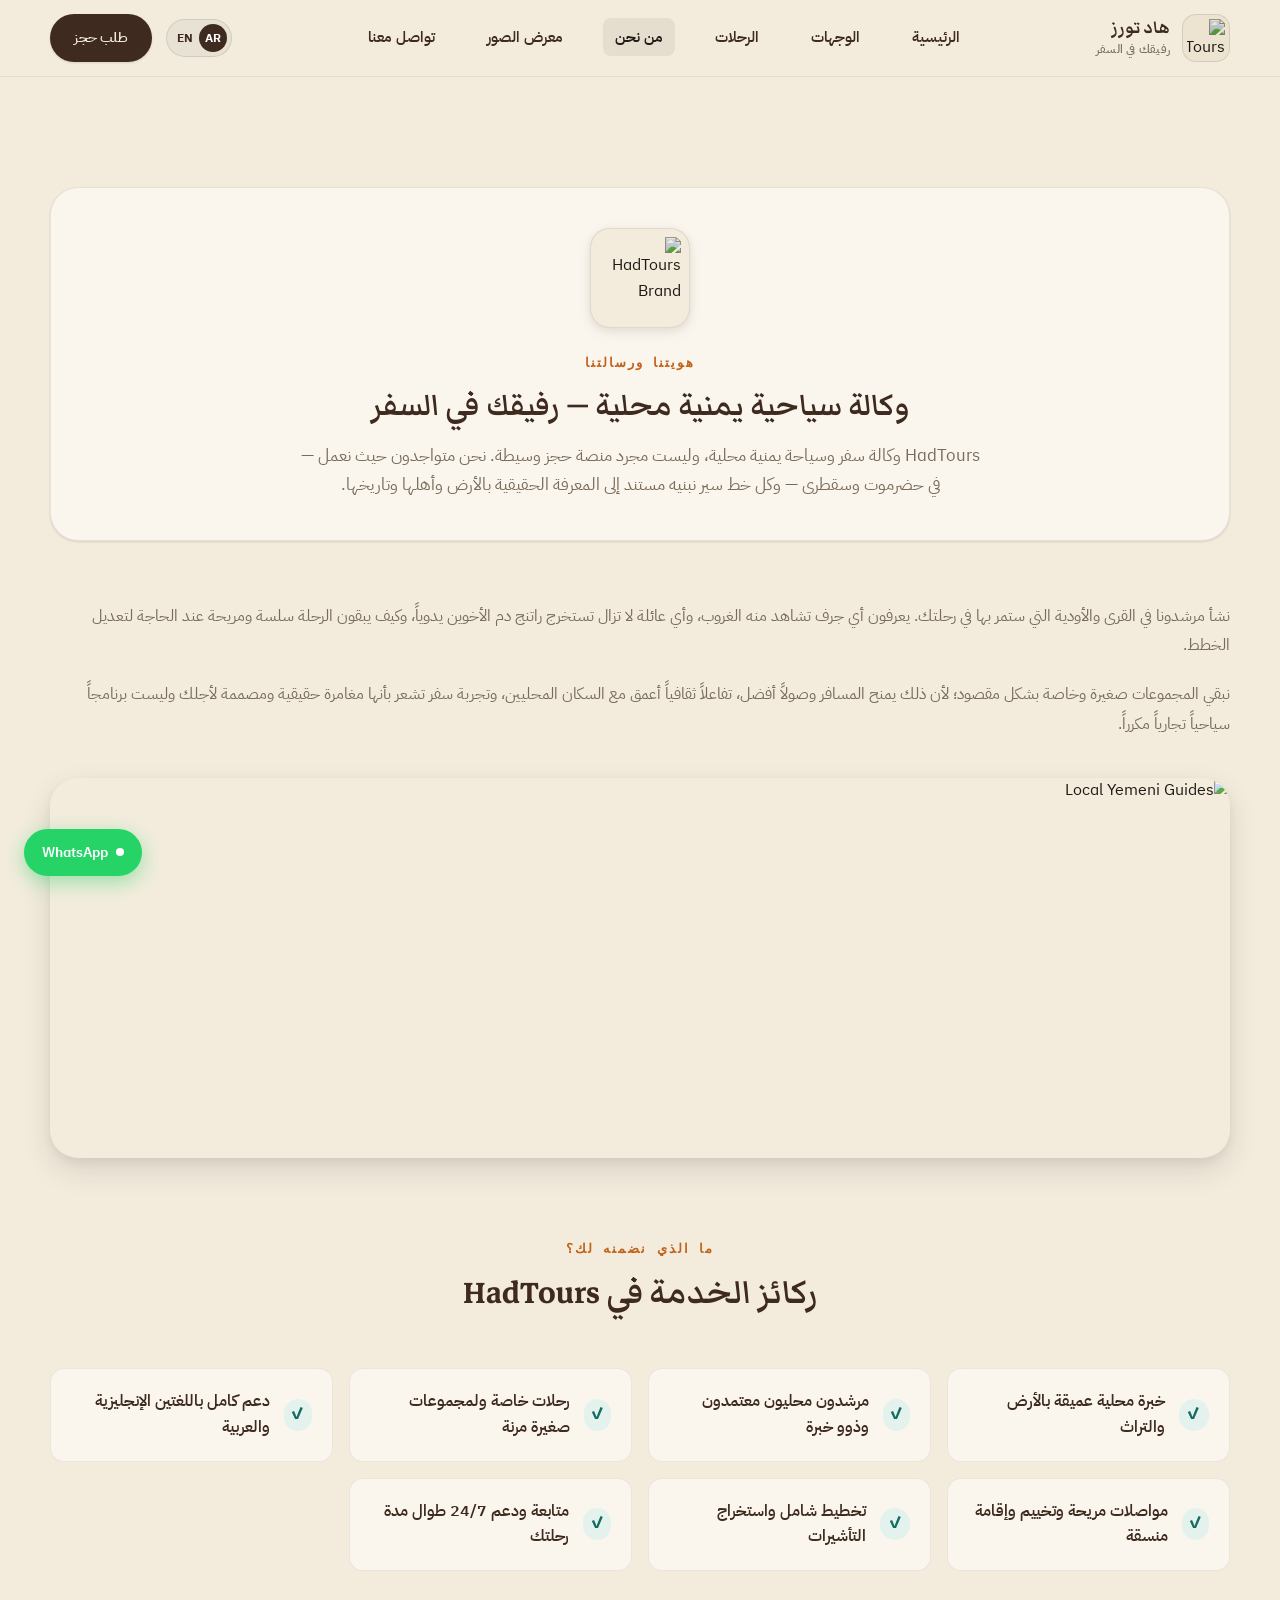
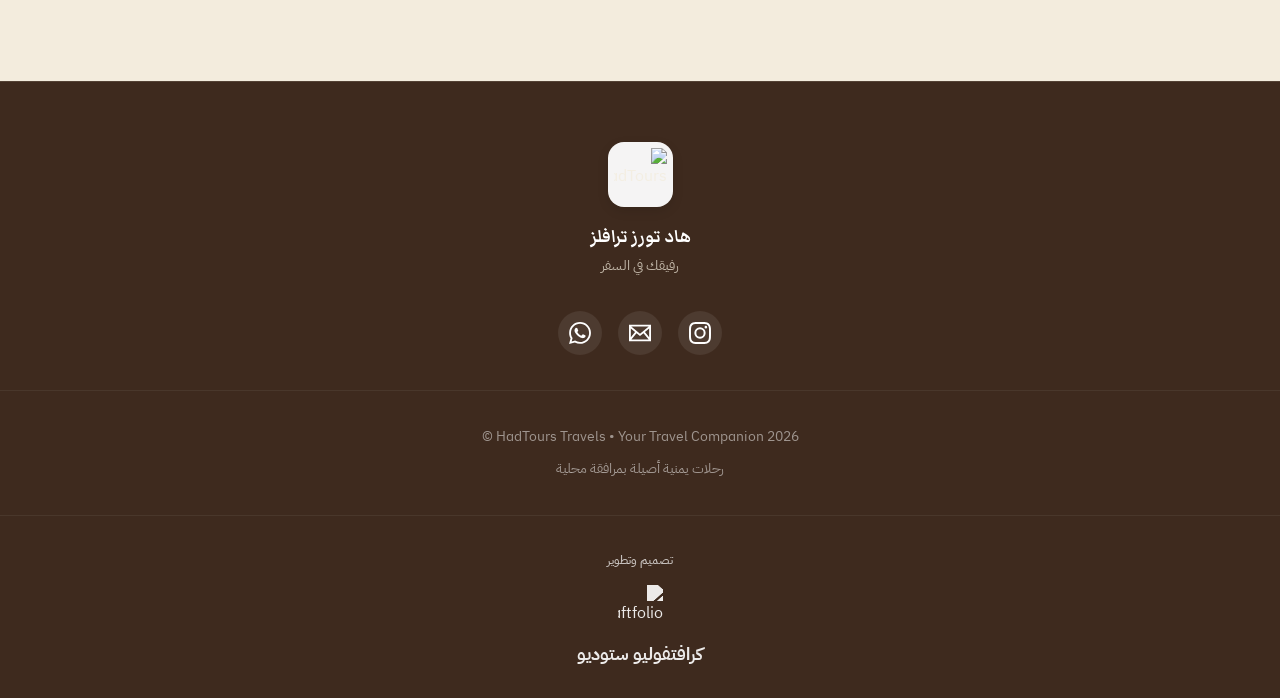
==== pages/about.html @ 8f07f367 "Add files via upload" ====
﻿<!DOCTYPE html>
<html lang="ar" dir="rtl">
<head>
  <meta charset="UTF-8" />
  <meta name="viewport" content="width=device-width, initial-scale=1.0" />
  <link rel="icon" type="image/png" href="../images/logo.png" />
  <title>About Us — HadTours Travels | من نحن: أصالة الإرشاد اليمني المحلي</title>
  <meta name="description" content="Learn about HadTours Travels, our local Yemeni guides, our roots in Hadramout and Socotra, and our authentic travel philosophy." />
  <link rel="stylesheet" href="../css/style.css" />
</head>
<body>

  <!-- Header -->
  <header class="site-header">
    <div class="container header-inner">
      <a href="../index.html" class="brand-link">
        <div class="brand-logo-frame"><img src="../images/logo.png" alt="HadTours" class="brand-logo-img" /></div>
        <div class="brand-text-col">
          <span class="brand-name" data-ar="هاد تورز" data-en="HadTours">هاد تورز</span>
          <span class="brand-tagline" data-ar="رفيقك في السفر" data-en="Your Travel Companion">رفيقك في السفر</span>
        </div>
      </a>

      <ul class="nav-links">
        <li><a href="../index.html" class="nav-item-link" data-ar="الرئيسية" data-en="Home">الرئيسية</a></li>
        <li><a href="destinations.html" class="nav-item-link" data-ar="الوجهات" data-en="Destinations">الوجهات</a></li>
        <li><a href="tours.html" class="nav-item-link" data-ar="الرحلات" data-en="Tours">الرحلات</a></li>
        <li><a href="about.html" class="nav-item-link active" data-ar="من نحن" data-en="About Us">من نحن</a></li>
        <li><a href="gallery.html" class="nav-item-link" data-ar="معرض الصور" data-en="Gallery">معرض الصور</a></li>
        <li><a href="contact.html" class="nav-item-link" data-ar="تواصل معنا" data-en="Contact">تواصل معنا</a></li>
      </ul>

      <div class="header-actions">
        <button type="button" class="lang-switch" aria-label="Toggle language">
          <span class="lang-opt active" data-lang="ar">AR</span>
          <span class="lang-opt" data-lang="en">EN</span>
        </button>
        <a href="booking.html" class="btn btn-primary" data-ar="طلب حجز" data-en="Book Trip">طلب حجز</a>
      
        <!-- Mobile Hamburger -->
        <button type="button" class="mobile-menu-btn" aria-label="Toggle Menu">
          <span></span>
          <span></span>
          <span></span>
        </button>
      </div>
    </div>

    <div class="mobile-drawer">
      <ul class="mobile-nav-list">
        <li><a href="../index.html" class="mobile-nav-link" data-ar="الرئيسية" data-en="Home">الرئيسية</a></li>
        <li><a href="destinations.html" class="mobile-nav-link" data-ar="الوجهات" data-en="Destinations">الوجهات</a></li>
        <li><a href="tours.html" class="mobile-nav-link" data-ar="الرحلات" data-en="Tours">الرحلات</a></li>
        <li><a href="about.html" class="mobile-nav-link active" data-ar="من نحن" data-en="About Us">من نحن</a></li>
        <li><a href="gallery.html" class="mobile-nav-link" data-ar="معرض الصور" data-en="Gallery">معرض الصور</a></li>
        <li><a href="contact.html" class="mobile-nav-link" data-ar="تواصل معنا" data-en="Contact">تواصل معنا</a></li>
      </ul>
    </div>
  </header>

  <!-- Main Content -->
  <section class="section-spacing">
    <div class="container">
      <!-- Brand Box -->
      <div style="background: var(--color-paper-light); border-radius: var(--radius-xl); border: 1px solid rgba(62,42,30,0.1); padding: 40px; box-shadow: var(--shadow-sm); display: flex; flex-direction: column; align-items: center; gap: 24px; margin-bottom: 60px;">
        <div style="width: 100px; height: 100px; border-radius: var(--radius-lg); background: var(--color-paper); padding: 8px; box-shadow: var(--shadow-md); border: 1px solid rgba(62,42,30,0.1);">
          <img src="../images/logo.png" alt="HadTours Brand" style="width: 100%; height: 100%; object-fit: contain; mix-blend-mode: multiply;" />
        </div>
        <div class="text-center" style="max-width: 680px;">
          <span class="section-eyebrow" data-ar="هويتنا ورسالتنا" data-en="Our Native Heritage">هويتنا ورسالتنا</span>
          <h1 style="font-size: 2.4rem; color: var(--color-clay); margin-bottom: 12px;" data-ar="وكالة سياحية يمنية محلية — رفيقك في السفر" data-en="HadTours Travels — Your Travel Companion">
            وكالة سياحية يمنية محلية — رفيقك في السفر
          </h1>
          <p style="font-size: 1.05rem; color: var(--color-stone); line-height: 1.7;" data-ar="HadTours وكالة سفر وسياحة يمنية محلية، وليست مجرد منصة حجز وسيطة. نحن متواجدون حيث نعمل — في حضرموت وسقطرى — وكل خط سير نبنيه مستند إلى المعرفة الحقيقية بالأرض وأهلها وتاريخها." data-en="HadTours is a local Yemeni travel agency, not an impersonal booking platform. We are based where we guide — across Hadramout and Socotra — building journeys founded on genuine native knowledge of the land, its people, and its living heritage.">
            HadTours وكالة سفر وسياحة يمنية محلية، وليست مجرد منصة حجز وسيطة. نحن متواجدون حيث نعمل — في حضرموت وسقطرى — وكل خط سير نبنيه مستند إلى المعرفة الحقيقية بالأرض وأهلها وتاريخها.
          </p>
        </div>
      </div>

      <!-- Story Grid -->
      <div style="display: grid; grid-template-columns: 1fr; gap: 40px; align-items: center;" class="grid-2-md">
        <div style="display: flex; flex-direction: column; gap: 20px; font-size: 1.02rem; color: var(--color-stone); line-height: 1.8;">
          <p data-ar="نشأ مرشدونا في القرى والأودية التي ستمر بها في رحلتك. يعرفون أي جرف تشاهد منه الغروب، وأي عائلة لا تزال تستخرج راتنج دم الأخوين يدوياً، وكيف يبقون الرحلة سلسة ومريحة عند الحاجة لتعديل الخطط." data-en="Our guides grew up in the mountain villages and coastal towns you'll journey through. They know every hidden viewpoint, which families still harvest dragon's blood resin by hand, and how to keep your journey effortless and safe.">
            نشأ مرشدونا في القرى والأودية التي ستمر بها في رحلتك. يعرفون أي جرف تشاهد منه الغروب، وأي عائلة لا تزال تستخرج راتنج دم الأخوين يدوياً، وكيف يبقون الرحلة سلسة ومريحة عند الحاجة لتعديل الخطط.
          </p>
          <p data-ar="نبقي المجموعات صغيرة وخاصة بشكل مقصود؛ لأن ذلك يمنح المسافر وصولاً أفضل، تفاعلاً ثقافياً أعمق مع السكان المحليين، وتجربة سفر تشعر بأنها مغامرة حقيقية ومصممة لأجلك وليست برنامجاً سياحياً تجارياً مكرراً." data-en="We intentionally keep group sizes small. This ensures personal attention, deeper cultural respect, and a travel experience that feels like a true expedition rather than commercial mass tourism.">
            نبقي المجموعات صغيرة وخاصة بشكل مقصود؛ لأن ذلك يمنح المسافر وصولاً أفضل، تفاعلاً ثقافياً أعمق مع السكان المحليين، وتجربة سفر تشعر بأنها مغامرة حقيقية ومصممة لأجلك وليست برنامجاً سياحياً تجارياً مكرراً.
          </p>
        </div>
        <div style="border-radius: var(--radius-xl); overflow: hidden; height: 380px; box-shadow: var(--shadow-lg);">
          <img src="../images/about-team.jpg" alt="Local Yemeni Guides" style="width: 100%; height: 100%; object-fit: cover;" />
        </div>
      </div>

      <!-- 7 Values -->
      <div style="margin-top: 80px;">
        <div class="section-header text-center">
          <span class="section-eyebrow" data-ar="ما الذي نضمنه لك؟" data-en="Our Commitments">ما الذي نضمنه لك؟</span>
          <h2 class="section-title" data-ar="ركائز الخدمة في HadTours" data-en="What You Get With HadTours">
            ركائز الخدمة في HadTours
          </h2>
        </div>

        <div style="display: grid; grid-template-columns: repeat(auto-fit, minmax(280px, 1fr)); gap: 16px;">
          <div style="background: var(--color-paper-light); border-radius: var(--radius-md); padding: 20px; border: 1px solid rgba(62,42,30,0.08); display: flex; align-items: center; gap: 14px;">
            <span style="background: var(--color-socotra-50); color: var(--color-socotra-600); font-weight: 700; width: 32px; height: 32px; border-radius: var(--radius-full); display: flex; align-items: center; justify-content: center;">✓</span>
            <span style="font-weight: 600; color: var(--color-clay);" data-ar="خبرة محلية عميقة بالأرض والتراث" data-en="Local Expertise & Authentic Knowledge">خبرة محلية عميقة بالأرض والتراث</span>
          </div>

          <div style="background: var(--color-paper-light); border-radius: var(--radius-md); padding: 20px; border: 1px solid rgba(62,42,30,0.08); display: flex; align-items: center; gap: 14px;">
            <span style="background: var(--color-socotra-50); color: var(--color-socotra-600); font-weight: 700; width: 32px; height: 32px; border-radius: var(--radius-full); display: flex; align-items: center; justify-content: center;">✓</span>
            <span style="font-weight: 600; color: var(--color-clay);" data-ar="مرشدون محليون معتمدون وذوو خبرة" data-en="Experienced Native Guides">مرشدون محليون معتمدون وذوو خبرة</span>
          </div>

          <div style="background: var(--color-paper-light); border-radius: var(--radius-md); padding: 20px; border: 1px solid rgba(62,42,30,0.08); display: flex; align-items: center; gap: 14px;">
            <span style="background: var(--color-socotra-50); color: var(--color-socotra-600); font-weight: 700; width: 32px; height: 32px; border-radius: var(--radius-full); display: flex; align-items: center; justify-content: center;">✓</span>
            <span style="font-weight: 600; color: var(--color-clay);" data-ar="رحلات خاصة ولمجموعات صغيرة مرنة" data-en="Private & Small Group Tours">رحلات خاصة ولمجموعات صغيرة مرنة</span>
          </div>

          <div style="background: var(--color-paper-light); border-radius: var(--radius-md); padding: 20px; border: 1px solid rgba(62,42,30,0.08); display: flex; align-items: center; gap: 14px;">
            <span style="background: var(--color-socotra-50); color: var(--color-socotra-600); font-weight: 700; width: 32px; height: 32px; border-radius: var(--radius-full); display: flex; align-items: center; justify-content: center;">✓</span>
            <span style="font-weight: 600; color: var(--color-clay);" data-ar="دعم كامل باللغتين الإنجليزية والعربية" data-en="Full English & Arabic Support">دعم كامل باللغتين الإنجليزية والعربية</span>
          </div>

          <div style="background: var(--color-paper-light); border-radius: var(--radius-md); padding: 20px; border: 1px solid rgba(62,42,30,0.08); display: flex; align-items: center; gap: 14px;">
            <span style="background: var(--color-socotra-50); color: var(--color-socotra-600); font-weight: 700; width: 32px; height: 32px; border-radius: var(--radius-full); display: flex; align-items: center; justify-content: center;">✓</span>
            <span style="font-weight: 600; color: var(--color-clay);" data-ar="مواصلات مريحة وتخييم وإقامة منسقة" data-en="Transportation & Accommodation Coordination">مواصلات مريحة وتخييم وإقامة منسقة</span>
          </div>

          <div style="background: var(--color-paper-light); border-radius: var(--radius-md); padding: 20px; border: 1px solid rgba(62,42,30,0.08); display: flex; align-items: center; gap: 14px;">
            <span style="background: var(--color-socotra-50); color: var(--color-socotra-600); font-weight: 700; width: 32px; height: 32px; border-radius: var(--radius-full); display: flex; align-items: center; justify-content: center;">✓</span>
            <span style="font-weight: 600; color: var(--color-clay);" data-ar="تخطيط شامل واستخراج التأشيرات" data-en="Travel Planning & Visa Handling">تخطيط شامل واستخراج التأشيرات</span>
          </div>

          <div style="background: var(--color-paper-light); border-radius: var(--radius-md); padding: 20px; border: 1px solid rgba(62,42,30,0.08); display: flex; align-items: center; gap: 14px;">
            <span style="background: var(--color-socotra-50); color: var(--color-socotra-600); font-weight: 700; width: 32px; height: 32px; border-radius: var(--radius-full); display: flex; align-items: center; justify-content: center;">✓</span>
            <span style="font-weight: 600; color: var(--color-clay);" data-ar="متابعة ودعم 24/7 طوال مدة رحلتك" data-en="24/7 Support During Trip">متابعة ودعم 24/7 طوال مدة رحلتك</span>
          </div>
        </div>
      </div>
    </div>
  </section>

  <!-- Footer -->
  <footer class="site-footer" style="text-align: center; padding: 60px 0 30px;">
  <div class="container" style="display: flex; flex-direction: column; align-items: center; gap: 30px;">
    
    <!-- Logo & Brand -->
    <a href="../index.html" style="display: flex; flex-direction: column; align-items: center; gap: 12px; text-decoration: none;">
      <div style="width: 65px; height: 65px; background: rgba(255,255,255,0.95); border-radius: 16px; padding: 6px; box-shadow: 0 4px 12px rgba(0,0,0,0.1);">
        <img src="../images/logo.png" alt="HadTours" style="width: 100%; height: 100%; object-fit: contain;" />
      </div>
      <div>
        <div style="font-family: var(--font-display-ar); font-size: 1.4rem; font-weight: 700; color: #FFFFFF;" data-ar="هاد تورز ترافلز" data-en="HadTours Travels">هاد تورز ترافلز</div>
        <div style="font-size: 0.85rem; color: rgba(243, 236, 221, 0.7);" data-ar="رفيقك في السفر" data-en="Your Travel Companion">رفيقك في السفر</div>
      </div>
    </a>
    
    <!-- Social Icons -->
    <div style="display: flex; gap: 16px; justify-content: center; margin-top: 5px;">
      <a href="https://www.instagram.com/toursyemen" target="_blank" rel="noopener" class="footer-social-icon" aria-label="Instagram">
        <svg width="22" height="22" fill="currentColor" viewBox="0 0 24 24"><path d="M12 2.163c3.204 0 3.584.012 4.85.07 3.252.148 4.771 1.691 4.919 4.919.058 1.265.069 1.645.069 4.849 0 3.205-.012 3.584-.069 4.849-.149 3.225-1.664 4.771-4.919 4.919-1.266.058-1.644.07-4.85.07-3.204 0-3.584-.012-4.849-.07-3.26-.149-4.771-1.699-4.919-4.92-.058-1.265-.07-1.644-.07-4.849 0-3.204.013-3.583.07-4.849.149-3.227 1.664-4.771 4.919-4.919 1.266-.057 1.645-.069 4.849-.069zM12 0C8.741 0 8.333.014 7.053.072 2.695.272.273 2.69.073 7.052.014 8.333 0 8.741 0 12c0 3.259.014 3.668.072 4.948.2 4.358 2.618 6.78 6.98 6.98C8.333 23.986 8.741 24 12 24c3.259 0 3.668-.014 4.948-.072 4.354-.2 6.782-2.618 6.979-6.98.059-1.28.073-1.689.073-4.948 0-3.259-.014-3.667-.072-4.947-.196-4.354-2.617-6.78-6.979-6.98C15.668.014 15.259 0 12 0zm0 5.838a6.162 6.162 0 100 12.324 6.162 6.162 0 000-12.324zM12 16a4 4 0 110-8 4 4 0 010 8zm6.406-11.845a1.44 1.44 0 100 2.881 1.44 1.44 0 000-2.881z"/></svg>
      </a>
      <a href="mailto:hadtourstravels@gmail.com" class="footer-social-icon" aria-label="Email">
        <svg width="22" height="22" fill="currentColor" viewBox="0 0 24 24"><path d="M0 3v18h24v-18h-24zm6.623 7.928l-4.623 5.712v-9.458l4.623 3.746zm-4.141-5.928h19.035l-9.517 7.713-9.518-7.713zm5.694 7.188l3.824 3.099 3.83-3.104 5.612 6.817h-18.779l5.513-6.812zm9.208-1.264l4.616-3.741v9.348l-4.616-5.607z"/></svg>
      </a>
      <a href="https://wa.me/967778889066" target="_blank" rel="noopener" class="footer-social-icon" aria-label="WhatsApp">
        <svg width="22" height="22" fill="currentColor" viewBox="0 0 24 24"><path d="M.057 24l1.687-6.163c-1.041-1.804-1.588-3.849-1.587-5.946.003-6.556 5.338-11.891 11.893-11.891 3.181.001 6.167 1.24 8.413 3.488 2.245 2.248 3.481 5.236 3.48 8.414-.003 6.557-5.338 11.892-11.893 11.892-1.99-.001-3.951-.5-5.688-1.448l-6.305 1.654zm6.597-3.807c1.676.995 3.276 1.591 5.392 1.592 5.448 0 9.886-4.434 9.889-9.885.002-5.462-4.415-9.89-9.881-9.892-5.452 0-9.887 4.434-9.889 9.884-.001 2.225.651 3.891 1.746 5.634l-.999 3.648 3.742-.981zm11.387-5.464c-.074-.124-.272-.198-.57-.347-.297-.149-1.758-.868-2.031-.967-.272-.099-.47-.149-.669.149-.198.297-.768.967-.941 1.165-.173.198-.347.223-.644.074-.297-.149-1.255-.462-2.39-1.475-.883-.788-1.48-1.761-1.653-2.059-.173-.297-.018-.458.13-.606.134-.133.297-.347.446-.521.151-.172.2-.296.3-.495.099-.198.05-.372-.025-.521-.075-.148-.669-1.611-.916-2.206-.242-.579-.487-.501-.669-.51l-.57-.01c-.198 0-.52.074-.792.372s-1.04 1.016-1.04 2.479 1.065 2.876 1.213 3.074c.149.198 2.095 3.2 5.076 4.487.709.306 1.263.489 1.694.626.712.226 1.36.194 1.872.118.571-.085 1.758-.719 2.006-1.413.248-.695.248-1.29.173-1.414z"/></svg>
      </a>
    </div>

  </div>

  <div style="width: 100%; border-top: 1px solid rgba(255,255,255,0.06); margin: 35px 0;"></div>

  <div class="container" style="display: flex; flex-direction: column; align-items: center; gap: 10px;">
    <span style="font-size: 0.85rem; color: rgba(255,255,255,0.5);">HadTours Travels • Your Travel Companion 2026 ©</span>
    <span data-ar="رحلات يمنية أصيلة بمرافقة محلية" data-en="Authentic Yemeni Journeys with local guidance" style="font-size: 0.85rem; color: rgba(255,255,255,0.5);">رحلات يمنية أصيلة بمرافقة محلية</span>
  </div>

  <div style="width: 100%; border-top: 1px solid rgba(255,255,255,0.06); margin: 35px 0;"></div>

  <div class="container" style="display: flex; flex-direction: column; align-items: center; gap: 15px;">
    <span style="font-size: 0.75rem; font-weight: 500; color: rgba(255,255,255,0.7);" data-ar="تصميم وتطوير" data-en="Designed & Developed by">تصميم وتطوير</span>
    <a href="https://craftfoliostudio4.github.io/Officialwebsite/" target="_blank" rel="noopener" style="display: flex; flex-direction: column; align-items: center; gap: 10px; text-decoration: none; color: #FFFFFF; opacity: 0.9; transition: opacity 0.3s;" onmouseover="this.style.opacity='1'" onmouseout="this.style.opacity='0.9'">
      <div style="width: 45px; height: 45px; display: flex; align-items: center; justify-content: center; filter: brightness(0) invert(1);">
        <img src="../images/craftfolio-logo-dark.png" alt="Craftfolio Studio Logo" style="width: 100%; height: 100%; object-fit: contain;" />
      </div>
      <span style="font-size: 1.1rem; font-weight: 700;" data-ar="كرافتفوليو ستوديو" data-en="Craftfolio Studio">كرافتفوليو ستوديو</span>
    </a>
  </div>
</footer>

  <a href="https://wa.me/967778889066" target="_blank" rel="noopener" class="floating-whatsapp-btn" aria-label="WhatsApp Contact">
    <span class="whatsapp-pulse-dot"></span><span>WhatsApp</span>
  </a>

  <script src="../js/main.js"></script>
</body>
</html>
---- css/style.css ----
/* ==========================================================================
   HadTours Travels — Core Design System & Stylesheet
   ========================================================================== */

@import url('https://fonts.googleapis.com/css2?family=Fraunces:opsz,wght@9..144,400;9..144,500;9..144,600;9..144,700&family=Markazi+Text:wght@500;600;700&family=Inter:wght@300;400;500;600;700&family=IBM+Plex+Sans+Arabic:wght@300;400;500;600;700&family=IBM+Plex+Mono:wght@400;500&display=swap');

/* --- CSS Variables / Design Tokens --- */
:root {
  --color-paper: #F3ECDD;
  --color-paper-light: #FAF6EE;
  --color-paper-dark: #E6DCC6;
  
  --color-clay: #3E2A1E;
  --color-clay-light: #5A4030;
  --color-clay-dark: #2A1B12;
  
  --color-hadramout-50: #FBEEE1;
  --color-hadramout-100: #F2D3B3;
  --color-hadramout-400: #D6842E;
  --color-hadramout-600: #C1621B;
  --color-hadramout-800: #7A3A11;
  
  --color-socotra-50: #E4F2EE;
  --color-socotra-100: #BEE0D6;
  --color-socotra-400: #2E8F7C;
  --color-socotra-600: #146B5F;
  --color-socotra-800: #0B4740;
  
  --color-ink: #1F1B16;
  --color-stone: #7A6C5B;
  --color-white: #FFFFFF;
  
  --font-display-en: 'Fraunces', serif;
  --font-display-ar: 'Markazi Text', serif;
  --font-body-en: 'Inter', sans-serif;
  --font-body-ar: 'IBM Plex Sans Arabic', sans-serif;
  --font-mono: 'IBM Plex Mono', monospace;
  
  --radius-sm: 8px;
  --radius-md: 14px;
  --radius-lg: 20px;
  --radius-xl: 28px;
  --radius-full: 9999px;
  
  --shadow-sm: 0 1px 3px rgba(31, 27, 22, 0.05), 0 1px 2px rgba(31, 27, 22, 0.08);
  --shadow-md: 0 4px 14px rgba(31, 27, 22, 0.08), 0 2px 6px rgba(31, 27, 22, 0.05);
  --shadow-lg: 0 12px 30px rgba(31, 27, 22, 0.12), 0 4px 10px rgba(31, 27, 22, 0.06);
  --shadow-xl: 0 20px 40px rgba(31, 27, 22, 0.16);
  
  --container-max: 1220px;
  --transition-fast: 0.2s ease;
  --transition-smooth: 0.3s cubic-bezier(0.16, 1, 0.3, 1);
}

/* --- Base & Reset --- */
*, *::before, *::after {
  box-sizing: border-box;
  margin: 0;
  padding: 0;
}

html {
  scroll-behavior: smooth;
  font-size: 16px;
  -webkit-text-size-adjust: 100%;
}

body {
  background-color: var(--color-paper);
  color: var(--color-ink);
  font-family: var(--font-body-en);
  line-height: 1.6;
  font-feature-settings: "ss01" 1;
  overflow-x: hidden;
  -webkit-font-smoothing: antialiased;
}

/* --- RTL Arabic Typography Overrides --- */
html[dir="rtl"] body {
  font-family: var(--font-body-ar);
}

h1, h2, h3, h4, h5, h6 {
  font-family: var(--font-display-en);
  font-weight: 600;
  line-height: 1.2;
  color: var(--color-clay);
  letter-spacing: -0.01em;
}

html[dir="rtl"] h1,
html[dir="rtl"] h2,
html[dir="rtl"] h3,
html[dir="rtl"] h4,
html[dir="rtl"] h5,
html[dir="rtl"] h6 {
  font-family: var(--font-display-ar);
  letter-spacing: 0;
  line-height: 1.25;
}

a {
  color: inherit;
  text-decoration: none;
  transition: color var(--transition-fast);
}

img {
  max-width: 100%;
  height: auto;
  display: block;
}

button, input, select, textarea {
  font-family: inherit;
  font-size: inherit;
  border: none;
  outline: none;
  background: none;
}

/* --- Container & Layout --- */
.container {
  width: 100%;
  max-width: var(--container-max);
  margin-left: auto;
  margin-right: auto;
  padding-left: 20px;
  padding-right: 20px;
}

.section-spacing {
  padding-top: 80px;
  padding-bottom: 80px;
}

@media (min-width: 768px) {
  .section-spacing {
    padding-top: 110px;
    padding-bottom: 110px;
  }
}

/* --- Header / Navbar --- */
.site-header {
  position: sticky;
  top: 0;
  z-index: 100;
  background: rgba(243, 236, 221, 0.94);
  backdrop-filter: blur(12px);
  -webkit-backdrop-filter: blur(12px);
  border-bottom: 1px solid rgba(62, 42, 30, 0.08);
  transition: all var(--transition-smooth);
}

.header-inner {
  display: flex;
  align-items: center;
  justify-content: space-between;
  height: 76px;
}

.brand-link {
  display: flex;
  align-items: center;
  gap: 12px;
  text-decoration: none;
}

.brand-logo-frame {
  width: 48px;
  height: 48px;
  border-radius: var(--radius-md);
  background: rgba(230, 220, 198, 0.5);
  padding: 4px;
  border: 1px solid rgba(62, 42, 30, 0.12);
  display: flex;
  align-items: center;
  justify-content: center;
  transition: transform var(--transition-smooth), box-shadow var(--transition-smooth);
}

.brand-link:hover .brand-logo-frame {
  transform: scale(1.05);
  border-color: var(--color-hadramout-600);
  box-shadow: var(--shadow-sm);
}

.brand-logo-img {
  width: 100%;
  height: 100%;
  object-fit: contain;
  mix-blend-mode: multiply;
}

.brand-text-col {
  display: flex;
  flex-direction: column;
}

.brand-name {
  font-family: var(--font-display-en);
  font-size: 1.25rem;
  font-weight: 700;
  color: var(--color-clay);
  line-height: 1.1;
}

html[dir="rtl"] .brand-name {
  font-family: var(--font-display-ar);
  font-size: 1.35rem;
}

.brand-tagline {
  font-size: 0.72rem;
  color: var(--color-stone);
  font-weight: 500;
  letter-spacing: 0.02em;
}

.nav-links {
  display: none;
  align-items: center;
  gap: 28px;
  list-style: none;
}

@media (min-width: 960px) {
  .nav-links {
    display: flex;
  }
}

.nav-item-link {
  font-size: 0.95rem;
  font-weight: 600;
  color: var(--color-clay);
  text-decoration: none;
  padding: 8px 12px;
  border-radius: var(--radius-sm);
  transition: all var(--transition-fast);
}

.nav-item-link:hover,
.nav-item-link.active {
  background-color: rgba(62, 42, 30, 0.08);
  color: var(--color-earth);
}

.header-actions {
  display: flex;
  align-items: center;
  gap: 14px;
}
.header-actions .btn {
  display: none;
}
@media (min-width: 960px) {
  .header-actions .btn {
    display: inline-flex;
  }
}

/* --- Language Toggle Button --- */
.lang-switch {
  display: inline-flex;
  align-items: center;
  background-color: #e8e2d5;
  border-radius: 20px;
  padding: 4px;
  border: 1px solid rgba(0,0,0,0.1);
  cursor: pointer;
  position: relative;
  transition: all 0.3s ease;
}
.lang-switch .lang-opt {
  font-size: 0.75rem;
  font-weight: 700;
  color: #3e2a1e;
  width: 28px;
  height: 28px;
  display: flex;
  align-items: center;
  justify-content: center;
  border-radius: 50%;
  transition: all 0.3s ease;
  position: relative;
  z-index: 1;
}
.lang-switch .lang-opt.active {
  background-color: #3e2a1e;
  color: #fff;
}

/* --- Mobile Menu Button --- */
.mobile-menu-btn {
  display: flex;
  flex-direction: column;
  justify-content: center;
  align-items: center;
  width: 42px;
  height: 42px;
  border-radius: var(--radius-sm);
  border: 1px solid rgba(62, 42, 30, 0.15);
  background: rgba(230, 220, 198, 0.3);
  cursor: pointer;
  gap: 5px;
}

@media (min-width: 960px) {
  .mobile-menu-btn {
    display: none;
  }
}

.mobile-menu-btn span {
  display: block;
  width: 20px;
  height: 2px;
  background: var(--color-clay);
  border-radius: 2px;
  transition: all var(--transition-smooth);
}

.mobile-menu-btn.open span:nth-child(1) {
  transform: translateY(7px) rotate(45deg);
}

.mobile-menu-btn.open span:nth-child(2) {
  opacity: 0;
}

.mobile-menu-btn.open span:nth-child(3) {
  transform: translateY(-7px) rotate(-45deg);
}

/* --- Mobile Drawer --- */
.mobile-drawer {
  visibility: hidden;
  opacity: 0;
  transform: translateY(-15px) scale(0.98);
  transform-origin: top center;
  transition: all 0.4s cubic-bezier(0.16, 1, 0.3, 1);
  position: absolute;
  top: 76px;
  left: 0;
  right: 0;
  background: var(--color-paper);
  border-bottom: 1px solid rgba(62, 42, 30, 0.12);
  padding: 20px;
  box-shadow: var(--shadow-lg);
}

.mobile-drawer.active {
  visibility: visible;
  opacity: 1;
  transform: translateY(0) scale(1);
}

.mobile-nav-list {
  list-style: none;
  display: flex;
  flex-direction: column;
  gap: 8px;
}

.mobile-nav-link {
  display: block;
  padding: 12px 16px;
  border-radius: var(--radius-md);
  font-size: 0.95rem;
  font-weight: 500;
  color: var(--color-clay);
  text-align: center;
  transition: background var(--transition-fast);
}

.mobile-nav-link.active {
  background: rgba(62, 42, 30, 0.08);
  font-weight: 600;
}

/* --- Buttons --- */
.btn {
  display: inline-flex;
  align-items: center;
  justify-content: center;
  gap: 8px;
  padding: 12px 24px;
  border-radius: var(--radius-full);
  font-weight: 600;
  font-size: 0.9rem;
  cursor: pointer;
  transition: all var(--transition-smooth);
  text-decoration: none;
  white-space: nowrap;
}

.btn-primary {
  background-color: var(--color-clay);
  color: var(--color-paper);
  box-shadow: var(--shadow-sm);
}

.btn-primary:hover {
  background-color: var(--color-clay-dark);
  transform: translateY(-1px);
  box-shadow: var(--shadow-md);
}

.btn-secondary {
  background-color: var(--color-paper);
  color: var(--color-clay);
  box-shadow: var(--shadow-sm);
}

.btn-secondary:hover {
  background-color: #FFFFFF;
  transform: translateY(-1px);
  box-shadow: var(--shadow-md);
}

.btn-outline {
  border: 1px solid rgba(243, 236, 221, 0.4);
  background: rgba(243, 236, 221, 0.1);
  color: var(--color-paper);
  backdrop-filter: blur(4px);
}

.btn-outline:hover {
  background: rgba(243, 236, 221, 0.2);
  border-color: rgba(243, 236, 221, 0.7);
  transform: translateY(-1px);
}

.btn-outline-dark {
  border: 1px solid rgba(62, 42, 30, 0.2);
  background: rgba(255, 255, 255, 0.4);
  color: var(--color-clay);
}

.btn-outline-dark:hover {
  background: rgba(255, 255, 255, 0.8);
  border-color: var(--color-clay);
}

.btn-whatsapp {
  background-color: #25D366;
  color: #FFFFFF;
  font-weight: 600;
}

.btn-whatsapp:hover {
  background-color: #20BA5C;
  transform: translateY(-1px);
  box-shadow: 0 4px 14px rgba(37, 211, 102, 0.35);
}

/* --- Hero Section --- */
.hero-section {
  position: relative;
  background-color: var(--color-clay);
  color: var(--color-paper);
  overflow: hidden;
  min-height: 88vh;
  display: flex;
  align-items: flex-end;
  padding-bottom: 80px;
  padding-top: 140px;
}

.hero-bg-media {
  position: absolute;
  inset: 0;
  z-index: 1;
}

.hero-bg-img {
  width: 100%;
  height: 100%;
  object-fit: cover;
  opacity: 0.55;
}

.hero-overlay {
  position: absolute;
  inset: 0;
  background: linear-gradient(to top, var(--color-clay) 0%, rgba(62, 42, 30, 0.55) 50%, rgba(62, 42, 30, 0.2) 100%);
  z-index: 2;
}

.hero-glow-1 {
  position: absolute;
  top: -80px;
  right: -80px;
  width: 400px;
  height: 400px;
  border-radius: var(--radius-full);
  background: rgba(193, 98, 27, 0.2);
  filter: blur(80px);
  z-index: 2;
  pointer-events: none;
}

.hero-glow-2 {
  position: absolute;
  bottom: 20px;
  left: -60px;
  width: 350px;
  height: 350px;
  border-radius: var(--radius-full);
  background: rgba(20, 107, 95, 0.22);
  filter: blur(70px);
  z-index: 2;
  pointer-events: none;
}

.hero-content {
  position: relative;
  z-index: 10;
  max-width: 780px;
  text-align: center;
  margin: 0 auto;
}

.hero-badge {
  display: inline-flex;
  align-items: center;
  gap: 10px;
  padding: 6px 16px;
  border-radius: var(--radius-full);
  background: rgba(243, 236, 221, 0.12);
  border: 1px solid rgba(243, 236, 221, 0.22);
  backdrop-filter: blur(8px);
  font-family: var(--font-mono);
  font-size: 0.78rem;
  letter-spacing: 0.1em;
  text-transform: uppercase;
  color: var(--color-paper);
  margin-bottom: 24px;
}

.hero-badge-logo {
  width: 22px;
  height: 22px;
  border-radius: var(--radius-full);
  background: var(--color-paper);
  padding: 2px;
  object-fit: contain;
}

.hero-title {
  font-size: 2.5rem;
  font-weight: 700;
  line-height: 1.12;
  color: var(--color-paper);
  margin-bottom: 20px;
}

@media (min-width: 768px) {
  .hero-title {
    font-size: 3.8rem;
  }
}

.hero-sub {
  font-size: 1.05rem;
  color: rgba(243, 236, 221, 0.85);
  max-width: 580px;
  line-height: 1.65;
  margin: 0 auto 34px auto;
}

.hero-buttons {
  display: flex;
  flex-wrap: wrap;
  gap: 14px;
  justify-content: center;
}

/* --- Section Headers --- */
.section-header {
  margin-bottom: 48px;
}

.section-header.text-center {
  text-align: center;
  margin-left: auto;
  margin-right: auto;
  max-width: 680px;
}

.section-eyebrow {
  font-family: var(--font-mono);
  font-size: 0.8rem;
  letter-spacing: 0.15em;
  text-transform: uppercase;
  color: var(--color-hadramout-600);
  font-weight: 600;
  display: block;
  margin-bottom: 10px;
}

.section-title {
  font-size: 2rem;
  color: var(--color-clay);
  margin-bottom: 12px;
}

@media (min-width: 768px) {
  .section-title {
    font-size: 2.6rem;
  }
}

.section-desc {
  font-size: 1rem;
  color: var(--color-stone);
  line-height: 1.6;
}

/* --- Destination Split Section --- */
.destinations-grid {
  display: grid;
  grid-template-columns: 1fr;
  gap: 24px;
}

@media (min-width: 768px) {
  .destinations-grid {
    grid-template-columns: repeat(2, 1fr);
    gap: 32px;
  }
}

.destination-card {
  position: relative;
  border-radius: var(--radius-xl);
  overflow: hidden;
  min-height: 460px;
  display: flex;
  flex-direction: column;
  justify-content: flex-end;
  padding: 36px 30px;
  color: var(--color-paper);
  text-decoration: none;
  box-shadow: var(--shadow-md);
  transition: transform var(--transition-smooth), box-shadow var(--transition-smooth);
}

.destination-card:hover {
  transform: translateY(-4px);
  box-shadow: var(--shadow-xl);
}

.destination-card-bg {
  position: absolute;
  inset: 0;
  z-index: 1;
}

.destination-card-img {
  width: 100%;
  height: 100%;
  object-fit: cover;
  transition: transform 0.6s ease;
}

.destination-card:hover .destination-card-img {
  transform: scale(1.05);
}

.destination-card-overlay {
  position: absolute;
  inset: 0;
  background: linear-gradient(to top, rgba(42, 27, 18, 0.92) 0%, rgba(42, 27, 18, 0.4) 50%, rgba(42, 27, 18, 0.1) 100%);
  z-index: 2;
}

.destination-card-content {
  position: relative;
  z-index: 5;
}

.destination-card-badge {
  display: inline-block;
  font-family: var(--font-mono);
  font-size: 0.72rem;
  text-transform: uppercase;
  letter-spacing: 0.12em;
  background: rgba(243, 236, 221, 0.2);
  backdrop-filter: blur(4px);
  padding: 4px 12px;
  border-radius: var(--radius-full);
  margin-bottom: 12px;
}

.destination-card-title {
  font-size: 2rem;
  color: var(--color-paper);
  margin-bottom: 8px;
}

.destination-card-summary {
  font-size: 0.92rem;
  color: rgba(243, 236, 221, 0.85);
  line-height: 1.5;
  margin-bottom: 20px;
}

.destination-card-link {
  display: inline-flex;
  align-items: center;
  gap: 8px;
  font-weight: 600;
  font-size: 0.88rem;
  color: var(--color-hadramout-100);
}

/* --- Tour Cards Grid --- */
.tours-grid {
  display: grid;
  grid-template-columns: 1fr;
  gap: 32px;
}

@media (min-width: 900px) {
  .tours-grid {
    grid-template-columns: repeat(2, 1fr);
  }
}

.tour-card {
  background: var(--color-paper-light);
  border-radius: var(--radius-xl);
  overflow: hidden;
  border: 1px solid rgba(62, 42, 30, 0.08);
  box-shadow: var(--shadow-md);
  display: flex;
  flex-direction: column;
  transition: transform var(--transition-smooth), box-shadow var(--transition-smooth);
}

.tour-card:hover {
  transform: translateY(-4px);
  box-shadow: var(--shadow-lg);
}

.tour-card-media {
  position: relative;
  height: 280px;
  overflow: hidden;
}

.tour-card-img {
  width: 100%;
  height: 100%;
  object-fit: cover;
  transition: transform 0.5s ease;
}

.tour-card:hover .tour-card-img {
  transform: scale(1.04);
}

.tour-card-duration-badge {
  position: absolute;
  top: 16px;
  left: 16px;
  background: var(--color-clay);
  color: var(--color-paper);
  font-family: var(--font-mono);
  font-size: 0.8rem;
  font-weight: 600;
  padding: 6px 14px;
  border-radius: var(--radius-full);
  box-shadow: var(--shadow-sm);
  z-index: 5;
}

html[dir="rtl"] .tour-card-duration-badge {
  left: auto;
  right: 16px;
}

.tour-card-dest-tag {
  position: absolute;
  bottom: 16px;
  left: 16px;
  background: rgba(243, 236, 221, 0.9);
  color: var(--color-clay);
  backdrop-filter: blur(6px);
  font-size: 0.78rem;
  font-weight: 600;
  padding: 4px 12px;
  border-radius: var(--radius-full);
  z-index: 5;
}

html[dir="rtl"] .tour-card-dest-tag {
  left: auto;
  right: 16px;
}

.tour-card-body {
  padding: 28px;
  display: flex;
  flex-direction: column;
  flex-grow: 1;
}

.tour-card-title {
  font-size: 1.45rem;
  color: var(--color-clay);
  margin-bottom: 10px;
}

.tour-card-tagline {
  font-size: 0.92rem;
  color: var(--color-stone);
  line-height: 1.5;
  margin-bottom: 20px;
}

.tour-card-highlights {
  list-style: none;
  display: flex;
  flex-wrap: wrap;
  gap: 8px;
  margin-bottom: 24px;
}

.tour-card-highlight-chip {
  font-size: 0.78rem;
  background: rgba(62, 42, 30, 0.06);
  color: var(--color-clay);
  padding: 4px 10px;
  border-radius: var(--radius-sm);
  font-weight: 500;
}

.tour-card-footer {
  margin-top: auto;
  padding-top: 20px;
  border-top: 1px solid rgba(62, 42, 30, 0.08);
  display: flex;
  align-items: center;
  justify-content: space-between;
}

/* --- Day-by-Day Timeline / DayStamps --- */
.itinerary-timeline {
  display: flex;
  flex-direction: column;
  gap: 28px;
  margin-top: 36px;
}

.itinerary-day-card {
  background: var(--color-paper-light);
  border-radius: var(--radius-lg);
  border: 1px solid rgba(62, 42, 30, 0.1);
  padding: 26px;
  box-shadow: var(--shadow-sm);
  transition: box-shadow var(--transition-fast);
}

.itinerary-day-card:hover {
  box-shadow: var(--shadow-md);
}

.itinerary-day-header {
  display: flex;
  align-items: center;
  gap: 14px;
  margin-bottom: 14px;
}

.day-badge {
  display: inline-flex;
  align-items: center;
  justify-content: center;
  background: var(--color-hadramout-600);
  color: #FFFFFF;
  font-family: var(--font-mono);
  font-weight: 700;
  font-size: 0.82rem;
  padding: 4px 12px;
  border-radius: var(--radius-full);
}

.itinerary-day-title {
  font-size: 1.25rem;
  color: var(--color-clay);
}

.itinerary-day-desc {
  font-size: 0.95rem;
  color: var(--color-stone);
  line-height: 1.65;
  margin-bottom: 18px;
}

.itinerary-day-photos {
  display: grid;
  grid-template-columns: repeat(auto-fill, minmax(240px, 1fr));
  gap: 12px;
  margin-top: 14px;
}

.itinerary-photo-frame {
  border-radius: var(--radius-md);
  overflow: hidden;
  height: 180px;
  background: rgba(62, 42, 30, 0.05);
}

.itinerary-photo-img {
  width: 100%;
  height: 100%;
  object-fit: cover;
  transition: transform 0.4s ease;
}

.itinerary-photo-frame:hover .itinerary-photo-img {
  transform: scale(1.05);
}

/* --- Inclusions / Exclusions Box --- */
.inclusions-grid {
  display: grid;
  grid-template-columns: 1fr;
  gap: 24px;
  margin-top: 32px;
}

@media (min-width: 768px) {
  .inclusions-grid {
    grid-template-columns: repeat(2, 1fr);
  }
}

.inclusion-box {
  background: var(--color-paper-light);
  border-radius: var(--radius-lg);
  border: 1px solid rgba(62, 42, 30, 0.08);
  padding: 28px;
}

.inclusion-box-title {
  font-size: 1.2rem;
  color: var(--color-clay);
  margin-bottom: 18px;
  display: flex;
  align-items: center;
  gap: 8px;
}

.inclusion-list {
  list-style: none;
  display: flex;
  flex-direction: column;
  gap: 10px;
}

.inclusion-item {
  display: flex;
  align-items: flex-start;
  gap: 10px;
  font-size: 0.92rem;
  color: var(--color-stone);
}

.inclusion-icon-check {
  color: var(--color-socotra-600);
  font-weight: 700;
  flex-shrink: 0;
}

.inclusion-icon-cross {
  color: #C0392B;
  font-weight: 700;
  flex-shrink: 0;
}

/* --- Why HadTours Grid --- */
.features-grid {
  display: grid;
  grid-template-columns: 1fr;
  gap: 16px;
}

@media (min-width: 640px) {
  .features-grid {
    grid-template-columns: repeat(2, 1fr);
  }
}

@media (min-width: 1024px) {
  .features-grid {
    grid-template-columns: repeat(4, 1fr);
  }
}

.feature-card {
  background: var(--color-paper-light);
  border-radius: var(--radius-lg);
  border: 1px solid rgba(62, 42, 30, 0.08);
  padding: 28px;
  transition: transform var(--transition-smooth), box-shadow var(--transition-smooth);
}

.feature-card:hover {
  transform: translateY(-3px);
  box-shadow: var(--shadow-md);
}

.feature-number {
  font-family: var(--font-mono);
  font-size: 0.85rem;
  color: var(--color-hadramout-600);
  font-weight: 600;
  display: block;
  margin-bottom: 12px;
}

.feature-title {
  font-size: 1.2rem;
  color: var(--color-clay);
  margin-bottom: 10px;
}

.feature-desc {
  font-size: 0.88rem;
  color: var(--color-stone);
  line-height: 1.55;
}

/* --- FAQ Accordions --- */
.faq-list {
  display: flex;
  flex-direction: column;
  gap: 14px;
  max-width: 800px;
  margin-left: auto;
  margin-right: auto;
}

.faq-item {
  background: var(--color-paper-light);
  border-radius: var(--radius-md);
  border: 1px solid rgba(62, 42, 30, 0.08);
  overflow: hidden;
  transition: border-color var(--transition-fast);
}

.faq-item.active {
  border-color: var(--color-hadramout-600);
}

.faq-question {
  width: 100%;
  display: flex;
  align-items: center;
  justify-content: space-between;
  padding: 18px 22px;
  font-size: 1.05rem;
  font-weight: 600;
  color: var(--color-clay);
  cursor: pointer;
  text-align: start;
}

.faq-icon {
  font-size: 1.2rem;
  transition: transform var(--transition-smooth);
  color: var(--color-stone);
}

.faq-item.active .faq-icon {
  transform: rotate(180deg);
  color: var(--color-hadramout-600);
}

.faq-answer {
  display: none;
  padding: 0 22px 20px 22px;
  font-size: 0.92rem;
  color: var(--color-stone);
  line-height: 1.65;
}

.faq-item.active .faq-answer {
  display: block;
}

/* --- Booking Request Form --- */
.booking-form-box {
  background: var(--color-paper-light);
  border-radius: var(--radius-xl);
  border: 1px solid rgba(62, 42, 30, 0.1);
  padding: 36px 28px;
  box-shadow: var(--shadow-lg);
  max-width: 780px;
  margin-left: auto;
  margin-right: auto;
}

@media (min-width: 768px) {
  .booking-form-box {
    padding: 48px;
  }
}

.form-grid {
  display: grid;
  grid-template-columns: 1fr;
  gap: 20px;
}

@media (min-width: 640px) {
  .form-grid-2 {
    grid-template-columns: repeat(2, 1fr);
  }
}

.form-group {
  display: flex;
  flex-direction: column;
  gap: 6px;
}

.form-label {
  font-size: 0.88rem;
  font-weight: 600;
  color: var(--color-clay);
}

.form-input, .form-select, .form-textarea {
  width: 100%;
  padding: 12px 16px;
  border-radius: var(--radius-md);
  border: 1px solid rgba(62, 42, 30, 0.18);
  background: #FFFFFF;
  color: var(--color-ink);
  font-size: 0.92rem;
  transition: border-color var(--transition-fast), box-shadow var(--transition-fast);
}

.form-input:focus, .form-select:focus, .form-textarea:focus {
  border-color: var(--color-socotra-600);
  box-shadow: 0 0 0 3px rgba(20, 107, 95, 0.15);
  outline: none;
}

.form-textarea {
  resize: vertical;
  min-height: 110px;
}

/* --- Gallery Grid --- */
.gallery-grid {
  display: grid;
  grid-template-columns: repeat(auto-fill, minmax(280px, 1fr));
  gap: 18px;
}

.gallery-item {
  position: relative;
  border-radius: var(--radius-lg);
  overflow: hidden;
  height: 240px;
  cursor: pointer;
  box-shadow: var(--shadow-sm);
  background: rgba(62, 42, 30, 0.05);
}

.gallery-img {
  width: 100%;
  height: 100%;
  object-fit: cover;
  transition: transform 0.5s ease;
}

.gallery-item:hover .gallery-img {
  transform: scale(1.08);
}

.gallery-caption {
  position: absolute;
  bottom: 0;
  left: 0;
  right: 0;
  padding: 16px 14px;
  background: linear-gradient(to top, rgba(42, 27, 18, 0.88) 0%, transparent 100%);
  color: var(--color-paper);
  font-size: 0.85rem;
  font-weight: 500;
  opacity: 0;
  transform: translateY(6px);
  transition: all var(--transition-fast);
}

.gallery-item:hover .gallery-caption {
  opacity: 1;
  transform: translateY(0);
}

/* --- Lightbox Modal --- */
.lightbox-modal {
  display: none;
  position: fixed;
  inset: 0;
  z-index: 1000;
  background: rgba(42, 27, 18, 0.94);
  backdrop-filter: blur(8px);
  padding: 20px;
  align-items: center;
  justify-content: center;
}

.lightbox-modal.active {
  display: flex;
}

.lightbox-content {
  position: relative;
  max-width: 90vw;
  max-height: 85vh;
}

.lightbox-img {
  max-width: 100%;
  max-height: 85vh;
  border-radius: var(--radius-lg);
  box-shadow: var(--shadow-xl);
}

.lightbox-close-btn {
  position: absolute;
  top: -44px;
  right: 0;
  color: var(--color-paper);
  font-size: 2rem;
  cursor: pointer;
  line-height: 1;
}

/* --- CTA Banner --- */
.cta-banner {
  background: var(--color-clay);
  color: var(--color-paper);
  border-radius: var(--radius-xl);
  padding: 60px 30px;
  text-align: center;
  position: relative;
  overflow: hidden;
  box-shadow: var(--shadow-xl);
}

@media (min-width: 768px) {
  .cta-banner {
    padding: 80px 60px;
  }
}

.cta-logo-seal {
  width: 64px;
  height: 64px;
  border-radius: var(--radius-lg);
  background: var(--color-paper);
  padding: 6px;
  margin: 0 auto 20px auto;
  box-shadow: var(--shadow-md);
}

.cta-logo-seal img {
  width: 100%;
  height: 100%;
  object-fit: contain;
  mix-blend-mode: multiply;
}

.cta-title {
  font-size: 2.2rem;
  color: var(--color-paper);
  margin-bottom: 14px;
}

.cta-buttons {
  display: flex;
  flex-wrap: wrap;
  justify-content: center;
  gap: 14px;
  margin-top: 30px;
}

/* --- Footer --- */
.site-footer {
  background: var(--color-clay);
  color: rgba(243, 236, 221, 0.8);
  border-top: 1px solid rgba(243, 236, 221, 0.12);
  padding-top: 70px;
}

.footer-grid {
  display: grid;
  grid-template-columns: 1fr;
  gap: 40px;
  padding-bottom: 60px;
}

@media (min-width: 768px) {
  .footer-grid {
    grid-template-columns: 1.5fr 1fr 1fr;
  }
}

.footer-brand-box {
  display: flex;
  flex-direction: column;
  gap: 16px;
}

.footer-logo-badge {
  display: inline-flex;
  align-items: center;
  gap: 12px;
  text-decoration: none;
}

.footer-logo-frame {
  width: 54px;
  height: 54px;
  border-radius: var(--radius-md);
  background: var(--color-paper);
  padding: 4px;
  box-shadow: var(--shadow-sm);
}

.footer-logo-img {
  width: 100%;
  height: 100%;
  object-fit: contain;
  mix-blend-mode: multiply;
}

.footer-col-title {
  font-size: 0.78rem;
  font-family: var(--font-mono);
  letter-spacing: 0.14em;
  text-transform: uppercase;
  color: rgba(243, 236, 221, 0.5);
  margin-bottom: 16px;
}

.footer-links-list {
  list-style: none;
  display: flex;
  flex-direction: column;
  gap: 10px;
}

.footer-link {
  font-size: 0.92rem;
  color: rgba(243, 236, 221, 0.75);
  transition: color var(--transition-fast);
}

.footer-link:hover {
  color: #FFFFFF;
}

.footer-bottom-bar {
  border-top: 1px solid rgba(243, 236, 221, 0.1);
  padding: 22px 0;
  font-size: 0.8rem;
  color: rgba(243, 236, 221, 0.45);
}

.footer-bottom-inner {
  display: flex;
  flex-direction: column;
  align-items: center;
  justify-content: space-between;
  gap: 10px;
}

@media (min-width: 640px) {
  .footer-bottom-inner {
    flex-direction: row;
  }
}

/* --- Floating WhatsApp Widget --- */
.floating-whatsapp-btn {
  position: fixed;
  bottom: 24px;
  right: 24px;
  z-index: 999;
  background-color: #25D366;
  color: #FFFFFF;
  display: flex;
  align-items: center;
  gap: 8px;
  padding: 12px 18px;
  border-radius: var(--radius-full);
  box-shadow: 0 6px 20px rgba(37, 211, 102, 0.45);
  font-weight: 600;
  font-size: 0.9rem;
  text-decoration: none;
  transition: transform var(--transition-smooth), box-shadow var(--transition-smooth);
}

html[dir="rtl"] .floating-whatsapp-btn {
  right: auto;
  left: 24px;
}

.floating-whatsapp-btn:hover {
  transform: scale(1.05);
  box-shadow: 0 8px 26px rgba(37, 211, 102, 0.6);
}

.whatsapp-pulse-dot {
  width: 8px;
  height: 8px;
  border-radius: var(--radius-full);
  background-color: #FFFFFF;
  animation: pulse 1.6s infinite;
}

@keyframes pulse {
  0% { transform: scale(0.9); opacity: 0.7; }
  50% { transform: scale(1.3); opacity: 1; }
  100% { transform: scale(0.9); opacity: 0.7; }
}

/* --- Responsive Utilities --- */
.text-center { text-align: center; }
.text-start { text-align: start; }
.hidden { display: none !important; }
.mt-4 { margin-top: 16px; }
.mt-6 { margin-top: 24px; }
.mt-8 { margin-top: 32px; }
.mb-6 { margin-bottom: 24px; }



.footer-social-icon {
  display: flex;
  align-items: center;
  justify-content: center;
  width: 44px;
  height: 44px;
  border-radius: 50%;
  background: rgba(255, 255, 255, 0.08);
  color: #fff;
  text-decoration: none;
  transition: all 0.3s ease;
}
.footer-social-icon:hover {
  background: rgba(255, 255, 255, 0.15);
  transform: translateY(-2px);
}
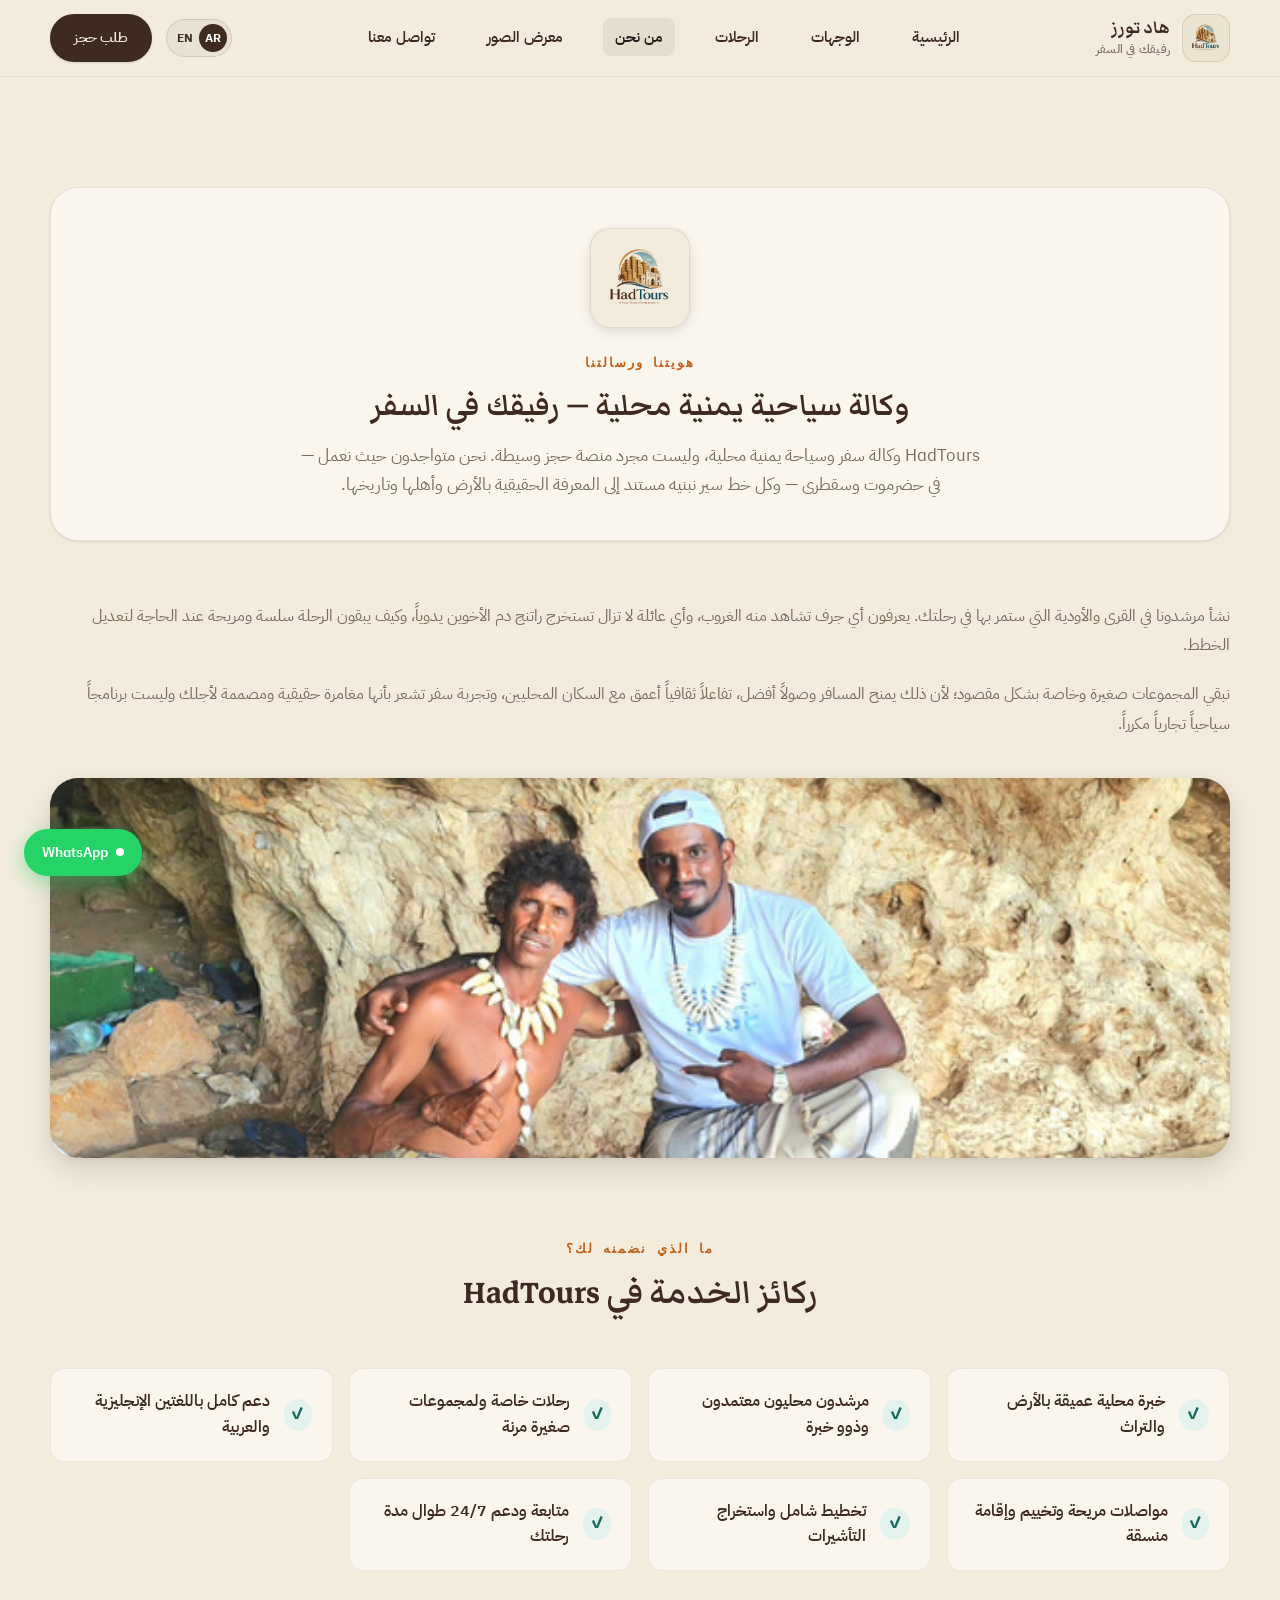
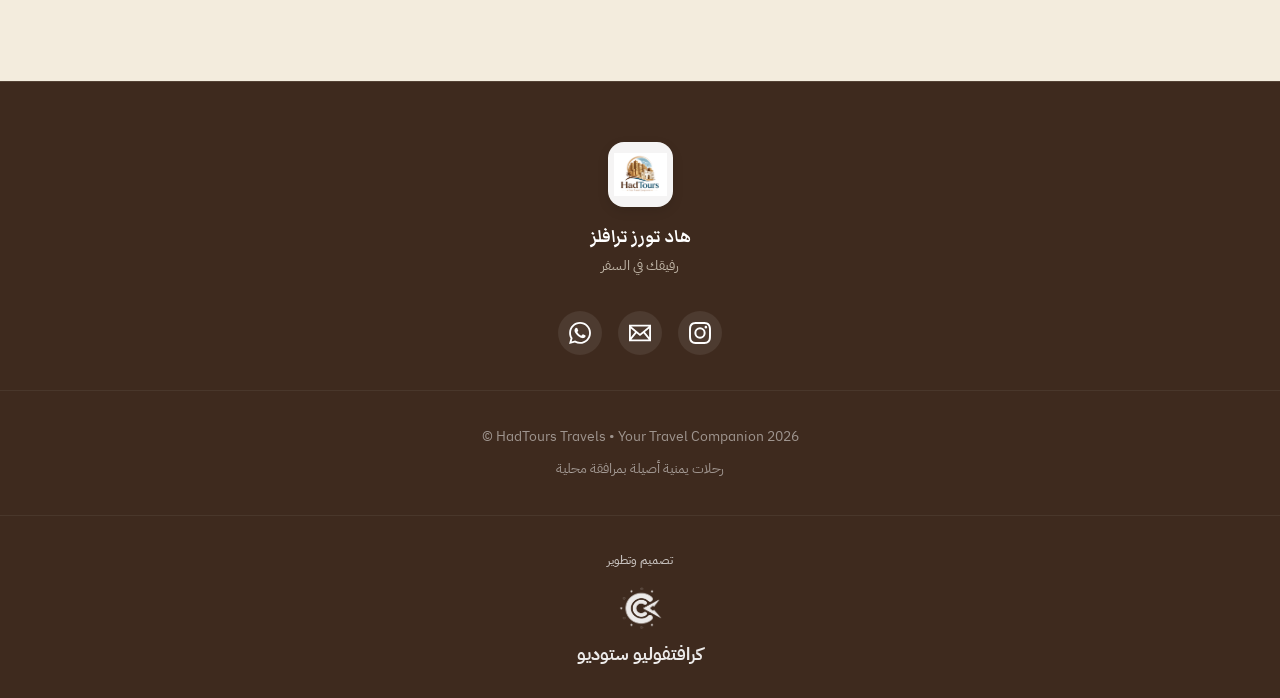
==== commit 35796577: "Add files via upload" ====
--- a/pages/about.html
+++ b/pages/about.html
@@ -3,7 +3,7 @@
 <head>
   <meta charset="UTF-8" />
   <meta name="viewport" content="width=device-width, initial-scale=1.0" />
-  <link rel="icon" type="image/png" href="../images/logo.png" />
+  <link rel="icon" type="image/png" href="../images/brand/logo.png" />
   <title>About Us — HadTours Travels | من نحن: أصالة الإرشاد اليمني المحلي</title>
   <meta name="description" content="Learn about HadTours Travels, our local Yemeni guides, our roots in Hadramout and Socotra, and our authentic travel philosophy." />
   <link rel="stylesheet" href="../css/style.css" />
@@ -14,7 +14,7 @@
   <header class="site-header">
     <div class="container header-inner">
       <a href="../index.html" class="brand-link">
-        <div class="brand-logo-frame"><img src="../images/logo.png" alt="HadTours" class="brand-logo-img" /></div>
+        <div class="brand-logo-frame"><img src="../images/brand/logo.png" alt="HadTours" class="brand-logo-img" /></div>
         <div class="brand-text-col">
           <span class="brand-name" data-ar="هاد تورز" data-en="HadTours">هاد تورز</span>
           <span class="brand-tagline" data-ar="رفيقك في السفر" data-en="Your Travel Companion">رفيقك في السفر</span>
@@ -64,7 +64,7 @@
       <!-- Brand Box -->
       <div style="background: var(--color-paper-light); border-radius: var(--radius-xl); border: 1px solid rgba(62,42,30,0.1); padding: 40px; box-shadow: var(--shadow-sm); display: flex; flex-direction: column; align-items: center; gap: 24px; margin-bottom: 60px;">
         <div style="width: 100px; height: 100px; border-radius: var(--radius-lg); background: var(--color-paper); padding: 8px; box-shadow: var(--shadow-md); border: 1px solid rgba(62,42,30,0.1);">
-          <img src="../images/logo.png" alt="HadTours Brand" style="width: 100%; height: 100%; object-fit: contain; mix-blend-mode: multiply;" />
+          <img src="../images/brand/logo.png" alt="HadTours Brand" style="width: 100%; height: 100%; object-fit: contain; mix-blend-mode: multiply;" />
         </div>
         <div class="text-center" style="max-width: 680px;">
           <span class="section-eyebrow" data-ar="هويتنا ورسالتنا" data-en="Our Native Heritage">هويتنا ورسالتنا</span>
@@ -88,7 +88,7 @@
           </p>
         </div>
         <div style="border-radius: var(--radius-xl); overflow: hidden; height: 380px; box-shadow: var(--shadow-lg);">
-          <img src="../images/about-team.jpg" alt="Local Yemeni Guides" style="width: 100%; height: 100%; object-fit: cover;" />
+          <img src="../images/pages/about-team.jpg" alt="Local Yemeni Guides" style="width: 100%; height: 100%; object-fit: cover;" />
         </div>
       </div>
 
@@ -148,7 +148,7 @@
     <!-- Logo & Brand -->
     <a href="../index.html" style="display: flex; flex-direction: column; align-items: center; gap: 12px; text-decoration: none;">
       <div style="width: 65px; height: 65px; background: rgba(255,255,255,0.95); border-radius: 16px; padding: 6px; box-shadow: 0 4px 12px rgba(0,0,0,0.1);">
-        <img src="../images/logo.png" alt="HadTours" style="width: 100%; height: 100%; object-fit: contain;" />
+        <img src="../images/brand/logo.png" alt="HadTours" style="width: 100%; height: 100%; object-fit: contain;" />
       </div>
       <div>
         <div style="font-family: var(--font-display-ar); font-size: 1.4rem; font-weight: 700; color: #FFFFFF;" data-ar="هاد تورز ترافلز" data-en="HadTours Travels">هاد تورز ترافلز</div>
@@ -184,7 +184,7 @@
     <span style="font-size: 0.75rem; font-weight: 500; color: rgba(255,255,255,0.7);" data-ar="تصميم وتطوير" data-en="Designed & Developed by">تصميم وتطوير</span>
     <a href="https://craftfoliostudio4.github.io/Officialwebsite/" target="_blank" rel="noopener" style="display: flex; flex-direction: column; align-items: center; gap: 10px; text-decoration: none; color: #FFFFFF; opacity: 0.9; transition: opacity 0.3s;" onmouseover="this.style.opacity='1'" onmouseout="this.style.opacity='0.9'">
       <div style="width: 45px; height: 45px; display: flex; align-items: center; justify-content: center; filter: brightness(0) invert(1);">
-        <img src="../images/craftfolio-logo-dark.png" alt="Craftfolio Studio Logo" style="width: 100%; height: 100%; object-fit: contain;" />
+        <img src="../images/brand/craftfolio-logo-dark.png" alt="Craftfolio Studio Logo" style="width: 100%; height: 100%; object-fit: contain;" />
       </div>
       <span style="font-size: 1.1rem; font-weight: 700;" data-ar="كرافتفوليو ستوديو" data-en="Craftfolio Studio">كرافتفوليو ستوديو</span>
     </a>
@@ -203,3 +203,4 @@
 
 
 
+
--- a/css/style.css
+++ b/css/style.css
@@ -1,4 +1,4 @@
-/* ==========================================================================
+﻿/* ==========================================================================
    HadTours Travels — Core Design System & Stylesheet
    ========================================================================== */
 
@@ -1464,3 +1464,40 @@
   transform: translateY(-2px);
 }
 
+
+
+/* --- Floating Back Button --- */
+.floating-back-btn {
+  position: fixed;
+  top: 90px;
+  right: 24px;
+  background: rgba(243, 236, 221, 0.85);
+  backdrop-filter: blur(10px);
+  -webkit-backdrop-filter: blur(10px);
+  color: var(--color-clay);
+  border: 1px solid rgba(62,42,30,0.15);
+  padding: 8px 16px;
+  border-radius: 30px;
+  text-decoration: none;
+  font-weight: 600;
+  font-size: 0.95rem;
+  display: flex;
+  align-items: center;
+  gap: 6px;
+  z-index: 900;
+  box-shadow: var(--shadow-sm);
+  transition: all var(--transition-fast);
+}
+.floating-back-btn:hover {
+  background: var(--color-paper);
+  transform: translateY(-2px);
+  box-shadow: var(--shadow-md);
+  color: var(--color-brand);
+}
+html[dir="ltr"] .floating-back-btn {
+  right: auto;
+  left: 24px;
+}
+html[dir="rtl"] .floating-back-btn svg {
+  transform: scaleX(-1);
+}
